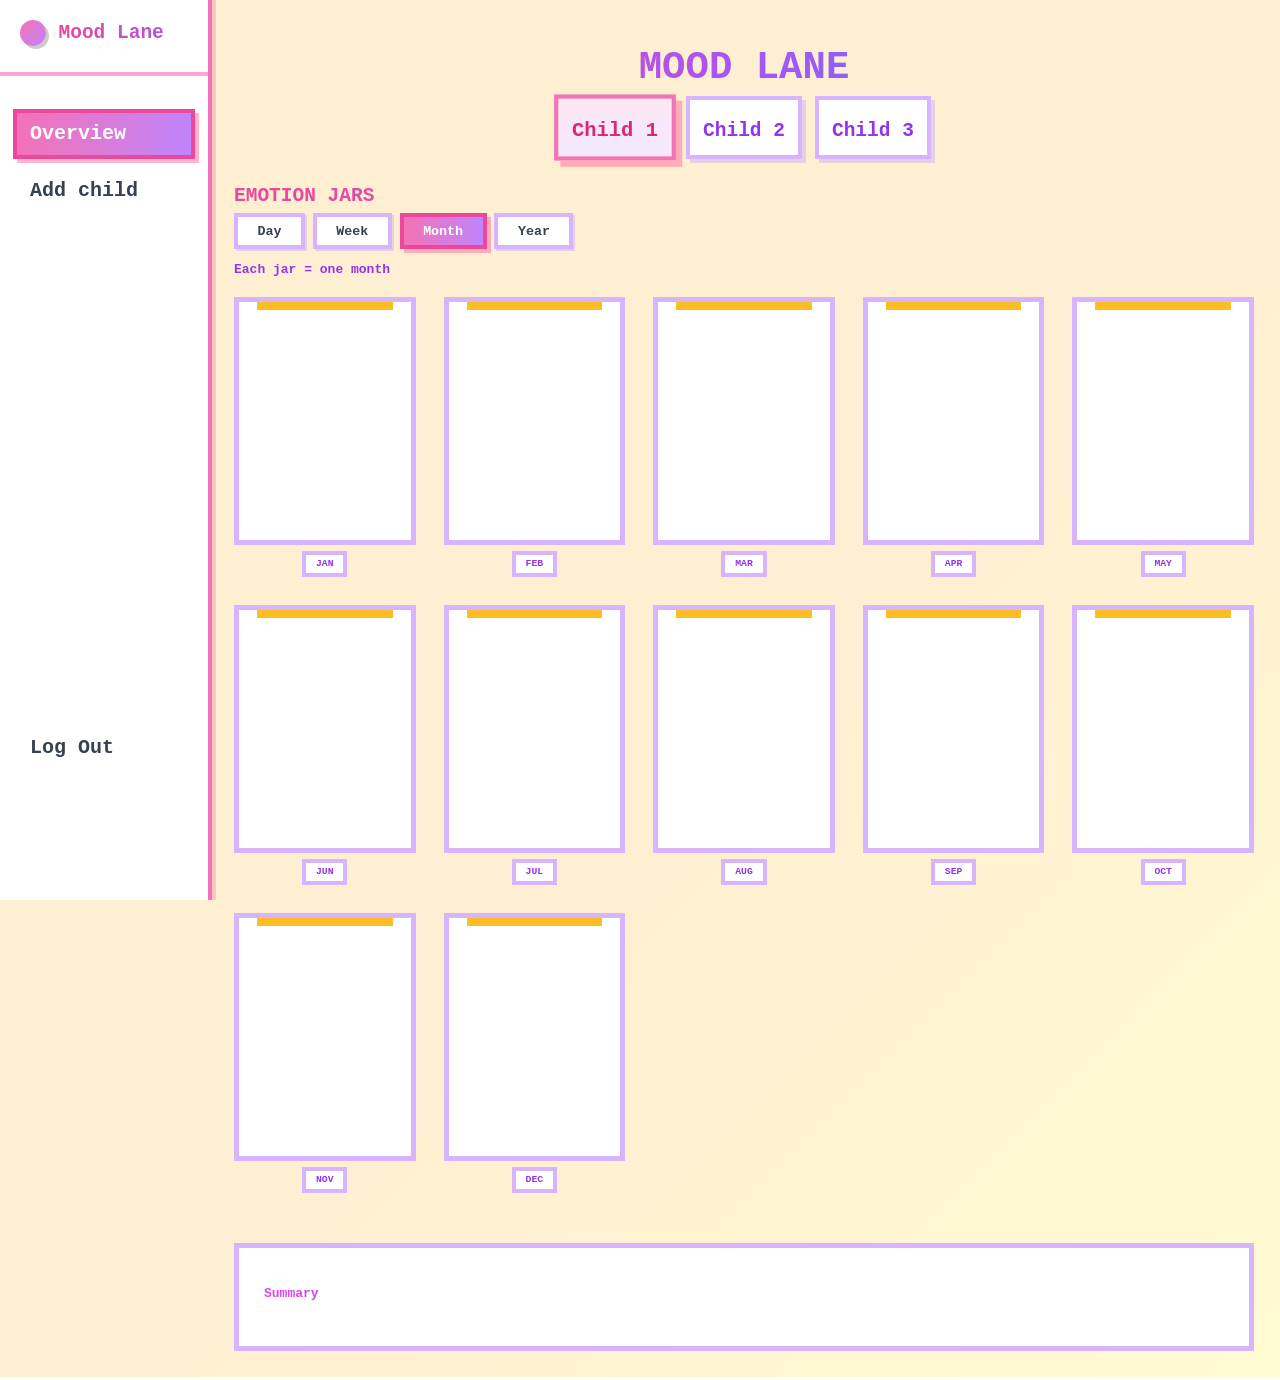
==== index.html @ 0e986e26 "apply UI for most pages" ====
<!DOCTYPE html>
<html lang="en">
  <head>
    <meta charset="UTF-8" />
    <title>Welcome</title>
    <link rel="stylesheet" href="css/index.css">
    <link rel="stylesheet" href="css/style.css">
  </head>
  <body>
    <div class="sidebar-container">
      <aside class="sidebar">
        <div class="sidebar-header">
          <div class="sidebar-header-content">
            <div class="sidebar-logo" aria-hidden="true"></div>
            <div class="sidebar-title">Mood Lane</div>
          </div>
        </div>

        <nav class="sidebar-nav" aria-label="Primary">
          <ul class="sidebar-nav-list">
            <li><a class="sidebar-nav-button active" href="index.html">Overview</a></li>
            <li><a class="sidebar-nav-button" href="add-child.html">Add child</a></li>
            <li><a class="sidebar-nav-button logout" href="login.html">Log Out</a></li>
          </ul>
        </nav>
      </aside>
    </div>

    <main class="dashboard-content">
      <h1>Mood Lane</h1>
      <div class="child-selector-container">
        <button type="button" class="child-button selected">
          <span class="child-name">Child 1</span>
        </button>
        <button type="button" class="child-button">
          <span class="child-name">Child 2</span>
        </button>
        <button type="button" class="child-button">
          <span class="child-name">Child 3</span>
        </button>
      </div>

      <section class="jar-section">
        <h2 class="jar-title">Emotion Jars</h2>

        <div class="view-modes">
          <button class="view-mode-button">Day</button>
          <button class="view-mode-button">Week</button>
          <button class="view-mode-button active">Month</button>
          <button class="view-mode-button">Year</button>
        </div>

        <p class="jar-subtitle">Each jar = one month</p>

        <div class="jar-grid">
          <div class="jar-card featured">
            <div class="jar"></div>
            <div class="jar-label selected">JAN</div>
          </div>

          <div class="jar-card">
            <div class="jar"></div>
            <div class="jar-label">FEB</div>
          </div>

          <div class="jar-card">
            <div class="jar"></div>
            <div class="jar-label">MAR</div>
          </div>

          <div class="jar-card">
            <div class="jar"></div>
            <div class="jar-label">APR</div>
          </div>

          <div class="jar-card">
            <div class="jar"></div>
            <div class="jar-label">MAY</div>
          </div>

          <div class="jar-card">
            <div class="jar"></div>
            <div class="jar-label">JUN</div>
          </div>

          <div class="jar-card">
            <div class="jar"></div>
            <div class="jar-label">JUL</div>
          </div>

          <div class="jar-card">
            <div class="jar"></div>
            <div class="jar-label">AUG</div>
          </div>

          <div class="jar-card">
            <div class="jar"></div>
            <div class="jar-label">SEP</div>
          </div>

          <div class="jar-card">
            <div class="jar"></div>
            <div class="jar-label">OCT</div>
          </div>

          <div class="jar-card">
            <div class="jar"></div>
            <div class="jar-label">NOV</div>
          </div>

          <div class="jar-card">
            <div class="jar"></div>
            <div class="jar-label">DEC</div>
          </div>
        </div>
      </section>

      <div class="summary">
        <h3>Summary</h3>
      </div>
    </main>

    <script src="js/overview.js"></script>
    <script src="js/insight.js"></script>

  </body>
</html>
---- css/index.css ----
/* Desktop Sidebar */
.sidebar {
  display: none;
  position: fixed;
  left: 0;
  top: 0;
  height: 100vh;
  width: 16rem; /* 256px */
  background-color: #ffffff;
  border-right: 4px solid #f472b6; /* pink-400 */
  box-shadow: 4px 0px 0px 0px rgba(255, 107, 157, 0.3);
  flex-direction: column;
  z-index: 50;
}

/* Container wrapper and visibility fixes */
.sidebar-container {
  position: fixed;
  top: 0;
  left: 0;
  width: 16rem; /* 256px */
  height: 100vh;
  padding: 0.5rem;
  box-sizing: border-box;
  z-index: 60;
}

body {
  padding-left: 0;
  box-sizing: border-box;
}

.dashboard-content {
  margin-left: 16rem;
  padding: 1.5rem 2rem 2rem;
  box-sizing: border-box;
  min-height: 100vh;
  width: calc(100% - 16rem);
  position: relative;
  z-index: 1;
}

.dashboard-content > * {
  max-width: 100%;
}

.dashboard-content h1,
.dashboard-content .child-selector-container,
.dashboard-content .jar-section,
.dashboard-content .summary {
  position: relative;
  z-index: 1;
}

@media (max-width: 767px) {
  .dashboard-content {
    margin-left: 0;
    width: 100%;
    padding: 1rem;
  }
}

/* Ensure sidebar is visible (overrides responsive hide) */
.sidebar {
  display: flex !important;
}

@media (min-width: 768px) {
  .sidebar {
    display: flex;
  }
}

/* Sidebar Header */
.sidebar-header {
  padding: 1.5rem;
  border-bottom: 4px solid #f9a8d4; /* pink-300 */
}

.sidebar-header-content {
  display: flex;
  align-items: center;
  gap: 0.5rem;
  margin-bottom: 0.5rem;
}

.sidebar-logo {
  width: 2rem;
  height: 2rem;
  background: linear-gradient(to bottom right, #f472b6, #c084fc); /* pink-400 to purple-400 */
  box-shadow: 3px 3px 0px 0px rgba(0, 0, 0, 0.2);
  image-rendering: pixelated;
  border-radius: 50%;
  overflow: hidden;
  flex: 0 0 2rem;
  margin-right: 0.5rem;
}

.sidebar-title {
  font-size: 1.5rem;
  font-weight: 900;
  background: linear-gradient(to right, #ec4899, #a855f7); /* pink-500 to purple-500 */
  -webkit-background-clip: text;
  background-clip: text;
  color: transparent;
  font-family: monospace;
  flex: 1 1 auto;
}

/* Sidebar Navigation */
.sidebar-nav {
  flex: 1;
  padding: 1rem;
  overflow-y: auto;
}

.sidebar-nav-list {
    font-size: 20px;
  display: flex;
  flex-direction: column;
  gap: 0.5rem;
  text-decoration: none;
  list-style: none;
  padding: 0;
  width: calc(100% - 2rem - 8px); /* Account for padding and border */
}

.sidebar-nav-button {
  width: 100%;
  display: flex;
  align-items: center;
  gap: 0.75rem;
  padding: 0.75rem 1rem;
  font-weight: 900;
  border: 4px solid transparent;
  color: #374151; /* gray-700 */
  transition: all 0.2s;
  font-family: monospace;
}

.sidebar-nav-button:hover {
  background-color: #fdf2f8; /* pink-50 */
  border-color: #f9a8d4; /* pink-300 */
}

/* Remove underline from nav links */
.sidebar-nav-list a,
.sidebar-nav-button {
  text-decoration: none;
}

.sidebar-nav-list a:hover,
.sidebar-nav-button:hover,
.sidebar-nav-list a:focus {
  text-decoration: none;
}

.sidebar-nav-button.active {
  background: linear-gradient(to right, #f472b6, #c084fc); /* pink-400 to purple-400 */
  color: #ffffff;
  border: 4px solid #ec4899; /* pink-500 */
  box-shadow: 4px 4px 0px 0px rgba(255, 107, 157, 0.5);
}

/* Logout button styling */
.sidebar-nav-button.logout {
  margin-top: 500px;
}
.sidebar-nav-button.logout:hover {
  background-color: #fee2e2; /* red-100 */
  border-color: #fca5a5; /* red-300 */
  color: #7f1d1d; /* red-900 */
}

.sidebar-nav-button.logout:active {
  background: linear-gradient(to right, #dc2626, #991b1b); /* red-600 to red-800 */
  color: #ffffff;
  border-color: #7f1d1d; /* red-900 */
  box-shadow: 4px 4px 0px 0px rgba(220, 38, 38, 0.5);
}

/* View Mode Buttons (Day, Week, Month, Year) */
.view-mode-button {
  padding: 0.5rem 1.5rem;
  font-weight: 900;
  border: 4px solid #d8b4fe; /* purple-300 */
  background-color: #ffffff;
  color: #374151; /* gray-700 */
  box-shadow: 2px 2px 0px 0px rgba(167, 139, 250, 0.3);
  transition: all 0.2s;
  font-family: monospace;
  cursor: pointer;
}

.view-mode-button:hover {
  border-color: #f472b6; /* pink-400 */
}

.view-mode-button.active {
  background: linear-gradient(to right, #f472b6, #c084fc); /* pink-400 to purple-400 */
  color: #ffffff;
  border-color: #ec4899; /* pink-500 */
  box-shadow: 4px 4px 0px 0px rgba(255, 107, 157, 0.5);
}

/* Child Selector Container */
.child-selector-container {
  margin-bottom: 2rem;
  display: flex;
  flex-wrap: wrap;
  align-items: center;
  justify-content: center;
  gap: 1rem;
}

/* Child Button (Default/Unselected) */
.child-button {
  display: flex;
  flex-direction: column;
  align-items: center;
  padding: 1rem;
  border: 4px solid #d8b4fe; /* purple-300 */
  background-color: #ffffff;
  box-shadow: 4px 4px 0px 0px rgba(167, 139, 250, 0.3);
  transition: all 0.2s;
  cursor: pointer;
}

.child-button:hover {
  transform: scale(1.05);
}

/* Child Button Selected */
.child-button.selected {
  border-color: #f472b6; /* pink-400 */
  background: linear-gradient(to bottom, #fce7f3, #f3e8ff); /* pink-100 to purple-100 */
  box-shadow: 6px 6px 0px 0px rgba(255, 107, 157, 0.5);
  transform: scale(1.05);
}

/* Child Name Label */
.child-button .child-name {
  margin-top: 0.5rem;
  font-size: 1.5rem;
  font-weight: 900;
  font-family: monospace;
  color: #9333ea; /* purple-600 */
}

.child-button.selected .child-name {
  color: #db2777; /* pink-600 */
}

/* Child Age Label */
.child-button .child-age {
  font-size: 0.75rem;
  color: #374151; /* gray-700 */
  font-weight: 900;
  font-family: monospace;
}

/* =========================
   JARS
========================= */

.jar-grid{
  display:grid;
  grid-template-columns:repeat(auto-fit,minmax(160px,1fr));
  gap:28px;
}

.jar-card{
  text-align:center;
}

.jar{
  height:210px;
  background:white;
  border:5px solid #d8b4fe;
  padding:14px;
  display:flex;
  flex-wrap:wrap;
  align-content:flex-start;
  gap:8px;
  justify-content:center;
  position:relative;
}

.jar::before{
  content:"";
  position:absolute;
  top:0;
  left:18px;
  right:18px;
  height:8px;
  background:#fbbf24;
}

.jar-card.active .jar{
  border-color:#ff6b9d;
  box-shadow:7px 7px 0 rgba(255,107,157,.18);
}

.dot{
  width:22px;
  height:22px;
  border-radius:50%;
}

.red{ background:#ff3b30; }
.yellow{ background:#facc15; }
.green{ background:#22c55e; }
.blue{ background:#60a5fa; }
.purple{ background:#a855f7; }

.jar-card h4{
  margin-top:14px;
  display:inline-block;
  padding:10px 18px;
  border:4px solid #d8b4fe;
  background:white;
  font-family:'Press Start 2P';
  font-size:.75rem;
  color:#a855f7;
}

.jar-card.active h4{
  background:linear-gradient(90deg,#ff6b9d,#d946ef);
  color:white;
  border-color:#ff4f9a;
}

.jar-card p{
  margin-top:10px;
  font-size:2rem;
  color:#a855f7;
}

.jar-label {
  display: block;
  margin: 0.5rem auto 0;
  padding: 0.25rem 0.75rem;
  font-weight: 900;
  font-family: monospace;
  font-size: 0.75rem;
  border: 4px solid #d8b4fe; /* purple-300 */
  background-color: #ffffff;
  color: #9333ea; /* purple-600 */
  width: fit-content;
}

.jar-label.active {
  background: linear-gradient(to right, #f472b6, #c084fc); /* pink-400 to purple-400 */
  color: #ffffff;
  border-color: #ec4899; /* pink-500 */
  box-shadow: 3px 3px 0px 0px rgba(255, 107, 157, 0.5);
}

/* =========================
   SUMMARY
========================= */

.summary{
  margin-top:50px;
  background:white;
  border:5px solid #d8b4fe;
  padding:25px;
}

.summary h3{
  font-family: monospace;
  font-size:1rem;
  margin-bottom:20px;
  color:#d946ef;
}

.summary p{
  font-size:2rem;
  margin-bottom:10px;
}
---- css/style.css ----
@import url('https://fonts.googleapis.com/css2?family=Press+Start+2P&family=VT323&display=swap');
@import url('https://fonts.googleapis.com/css2?family=Share+Tech+Mono&display=swap');
@import url('https://fonts.googleapis.com/css2?family=Courier+Prime:ital,wght@0,400;0,700;1,400;1,700&display=swap');

* {
  font-family: monospace;
  font-style: normal;
}

/* colors */
:root {
  --red-dot: #ff00000c;
  --green-dot: #00FF00;
  --blue-dot: #0000FF;
  --yellow-dot: #FFFF00;
  --cyan-dot: #00FFFF;
  --purple-dot: #a600ff;
  --grey-dot: #808080;
  --orange-dot: #FFA500;
}


/* Floating dots container */
.floating-dots-container {
  top: 0;
  left: 0;
  right: 0;
  bottom: 0;
}

/* Individual floating dot */
.floating-dot {
  position: absolute;
  border-radius: 9999px;
  opacity: 0.2;
  animation: bounce ease-in-out infinite;
  z-index: -100;
}

/* Bounce animation */
@keyframes bounce {
  0%, 100% {
    transform: translateY(-25%);
    animation-timing-function: cubic-bezier(0.8, 0, 1, 1);
  }
  50% {
    transform: translateY(0);
    animation-timing-function: cubic-bezier(0, 0, 0.2, 1);
  }
}


body {
  background: linear-gradient(-45deg, rgba(255, 0, 0, 0.177), rgba(128, 0, 128, 0.177), rgba(0, 0, 255, 0.177), rgba(0, 255, 255, 0.177), rgba(0, 255, 0, 0.177), rgba(255, 255, 0, 0.177), rgba(255, 166, 0, 0.177), rgba(255, 166, 0, 0.177));
  background-size: 400% 400%;
  animation: gradient 30s ease infinite;
  margin: 0;
  padding: 0;
  min-height: 100vh;
}

@keyframes gradient {
  0% {
    background-position: 0% 50%;
  }
  50% {
    background-position: 100% 50%;
  }
  100% {
    background-position: 0% 50%;
  }
}



main {
  margin-left: 300px;
}



h1 {
    text-align: center;
    font-size: 3rem;
    font-weight: 900;
    background: linear-gradient(to right, #ec4899, #a855f7, #3b82f6);
    -webkit-background-clip: text;
    background-clip: text;
    color: transparent;
    margin-bottom: 0.5rem;
    font-family: monospace;
      text-transform: uppercase;

}


form {
    background-color: #ffffff;
    box-shadow: 8px 8px 0px 0px rgba(255, 107, 157, 0.3);
    border: 4px solid #f472b6;
    padding: 2rem;
    position: relative;
    max-width: 500px;
    margin: 2rem auto;
}

/* Corner pixels */
.corner-pixel {
    position: absolute;
    width: 1rem;
    height: 1rem;
    background-color: #f472b6;
    image-rendering: pixelated;
} /* Form header */

.top {
    top: 0.5rem;
}
.left {
    left: 0.5rem;
}
.right {
    right: 0.5rem;
}
.bottom {
    bottom: 0.5rem;
} 

h2 {
    font-size: 1.5rem;
    font-weight: 900;
    background: linear-gradient(to right, #ec4899, #a855f7);
    -webkit-background-clip: text;
    background-clip: text;
    color: transparent;
    margin-bottom: 0.5rem;
    margin-top: 0;
    text-transform: uppercase;
} /* Subtitle */
p {
    color: #9333ea;
    margin-bottom: 1.5rem;
    font-weight: 900;
} /* Input labels */
label {
    display: block;
    font-size: 0.875rem;
    font-weight: 900;
    margin-bottom: 0.5rem;
    color: #db2777;
        text-transform: uppercase;

} /* Input fields */
input::placeholder {
    color: #aeabb0;
    opacity: 1;
}

input[type="text"],
input[type="email"],
input[type="password"] {
    width: calc(100% - 2rem - 8px);
    padding: 0.75rem 1rem;
    border: 4px solid #d8b4fe;
    background-color: #ffffff;
    color: #1f2937;
    box-shadow: 4px 4px 0px 0px rgba(167, 139, 250, 0.3);
    font-weight: 900;
    font-family: monospace;
    outline: none;
    margin-bottom: 20px;
      transition: all 0.2s;

}
input[type="text"]:focus,
input[type="email"]:focus,
input[type="password"]:focus {
    box-shadow: 6px 6px 0px 0px rgba(255, 107, 157, 0.5);
    border-color: #f472b6;
    transform: translate(-2px, -2px);
} /* Checkbox */
input[type="checkbox"] {
    width: 1.5rem;
    height: 1.5rem;
    border: 4px solid #f472b6;
    accent-color: #ec4899;
    image-rendering: pixelated;
}
input[type="checkbox"] + label {
    font-size: 0.875rem;
    font-weight: 900;
    color: #7e22ce;
    font-family: monospace;
} /* Login button */
button[type="submit"] {
    cursor: pointer;
    width: 100%;
    background: linear-gradient(to right, #f472b6, #c084fc);
    color: #ffffff;
    font-weight: 900;
    padding: 1rem;
    border: 4px solid #ec4899;
    box-shadow: 6px 6px 0px 0px rgba(255, 107, 157, 0.3);
    font-size: 1.25rem;
    font-family: monospace;
    transition: all 0.2s;
}
button[type="submit"]:hover {
    box-shadow: 8px 8px 0px 0px rgba(255, 107, 157, 0.5);
    transform: translate(-2px, -2px);
}
button[type="submit"]:active {
    box-shadow: 2px 2px 0px 0px rgba(255, 107, 157, 0.3);
    transform: translate(4px, 4px);
} /* Register link */
a {
    color: #db2777;
    font-weight: 900;
    text-decoration: underline;
    font-family: monospace;
}
a:hover {
    color: #9333ea;
}
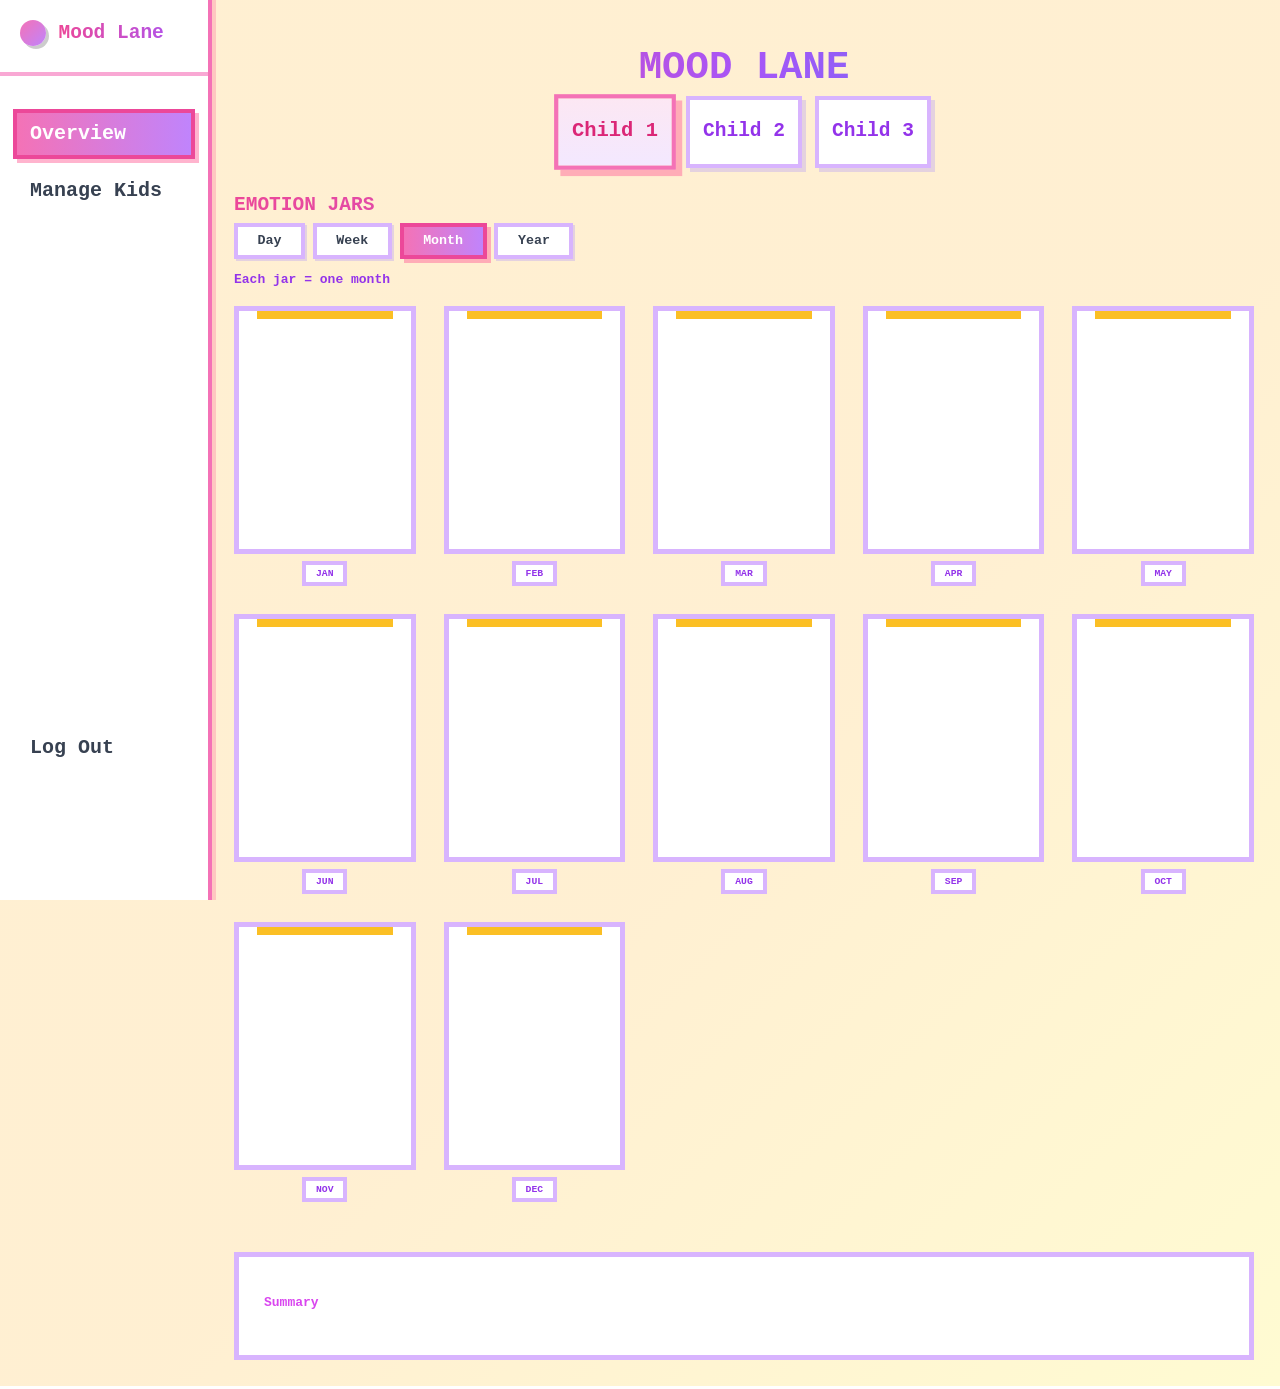
==== commit 5f13a97d: "rename add-child page to manage-kids" ====
--- a/index.html
+++ b/index.html
@@ -19,7 +19,7 @@
         <nav class="sidebar-nav" aria-label="Primary">
           <ul class="sidebar-nav-list">
             <li><a class="sidebar-nav-button active" href="index.html">Overview</a></li>
-            <li><a class="sidebar-nav-button" href="add-child.html">Add child</a></li>
+            <li><a class="sidebar-nav-button" href="manage-kids.html">Manage Kids</a></li>
             <li><a class="sidebar-nav-button logout" href="login.html">Log Out</a></li>
           </ul>
         </nav>
--- a/css/style.css
+++ b/css/style.css
@@ -222,3 +222,48 @@
 a:hover {
     color: #9333ea;
 }
+
+
+#kids-list {
+  display: flex;
+  flex-direction: row;
+  gap: 1rem;
+  max-width: 100%;
+  flex-wrap: wrap;
+  justify-content: center;
+}
+
+.child-entry {
+  padding: 1rem;
+  border: 4px solid #d8b4fe; /* purple-300 */
+  background-color: #ffffff;
+  color: #9333ea; /* purple-600 */
+  font-weight: 900;
+  font-family: monospace;
+  box-shadow: 4px 4px 0px 0px rgba(167, 139, 250, 0.3);
+  width: 130px;
+}
+
+.child-entry p {
+  margin: 0;
+}
+
+.child-name {
+  font-size: 1.5rem;
+  margin: 0;
+  margin-bottom: 0.5em !important;
+  text-align: center;
+}
+
+.delete-button {
+  margin-top: 0.5rem;
+  background-color: #ef4444;
+  color: #ffffff;
+  border: none;
+  padding: 0.5rem;
+  width: 100%;
+  font-weight: 900;
+  font-family: monospace;
+  cursor: pointer;
+  transition: all 0.2s;
+}
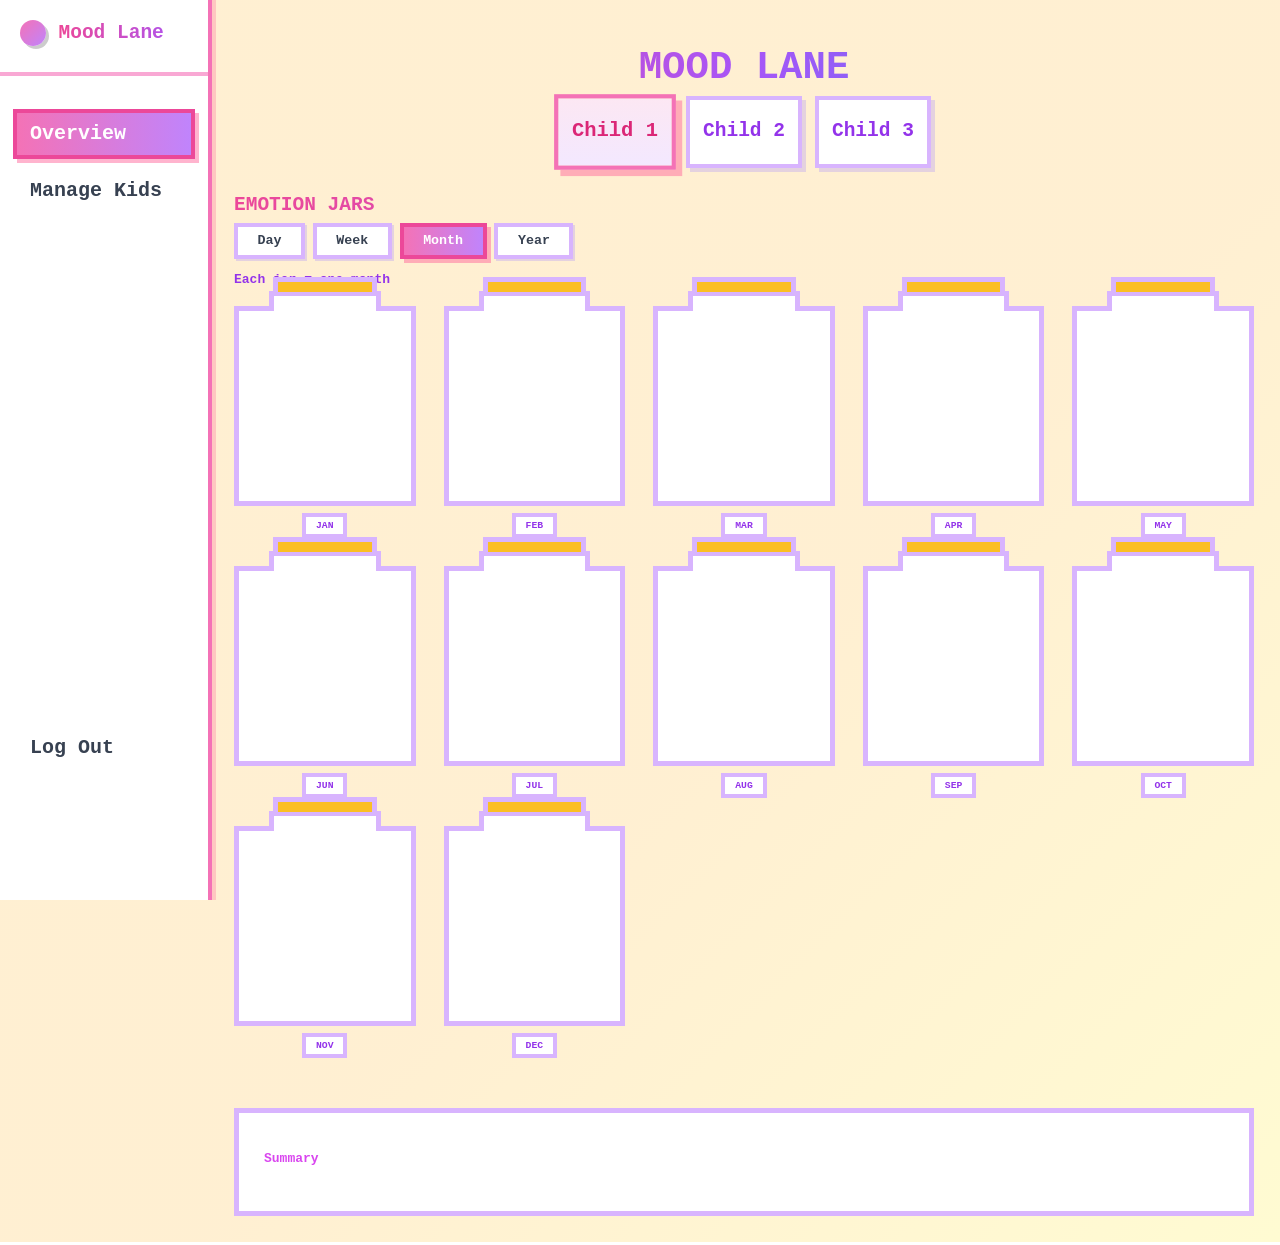
==== commit 4e1ebb93: "add script for generating mock emotion entries" ====
--- a/index.html
+++ b/index.html
@@ -121,6 +121,7 @@
     </main>
 
     <script src="js/overview.js"></script>
+    <script src="js/load-emotions.js"></script>
     <script src="js/insight.js"></script>
 
   </body>
--- a/css/index.css
+++ b/css/index.css
@@ -274,31 +274,54 @@
 }
 
 .jar{
-  height:210px;
+  height:200px;
   background:white;
   border:5px solid #d8b4fe;
-  padding:14px;
+  box-sizing:border-box;
+  padding:36px 14px 14px;
   display:flex;
   flex-wrap:wrap;
   align-content:flex-start;
   gap:8px;
   justify-content:center;
   position:relative;
+  overflow:visible;
 }
 
 .jar::before{
   content:"";
   position:absolute;
-  top:0;
-  left:18px;
-  right:18px;
-  height:8px;
+  top:-20px;
+  left: 30px;
+  right: 30px;
+  height:20px;
+  background:#ffffff;
+  border:5px solid #d8b4fe;
+  border-bottom:none;
+  box-sizing:border-box;
+}
+
+.jar::after{
+  content:"";
+  position:absolute;
+  top:-34px;
+  left:34px;
+  right:34px;
+  height:15px;
   background:#fbbf24;
+  border:5px solid #d8b4fe;
+  border-bottom:none;
+  box-sizing:border-box;
 }
 
 .jar-card.active .jar{
   border-color:#ff6b9d;
   box-shadow:7px 7px 0 rgba(255,107,157,.18);
+}
+
+.jar-card.active .jar::before,
+.jar-card.active .jar::after{
+  border-color:#ff6b9d;
 }
 
 .dot{
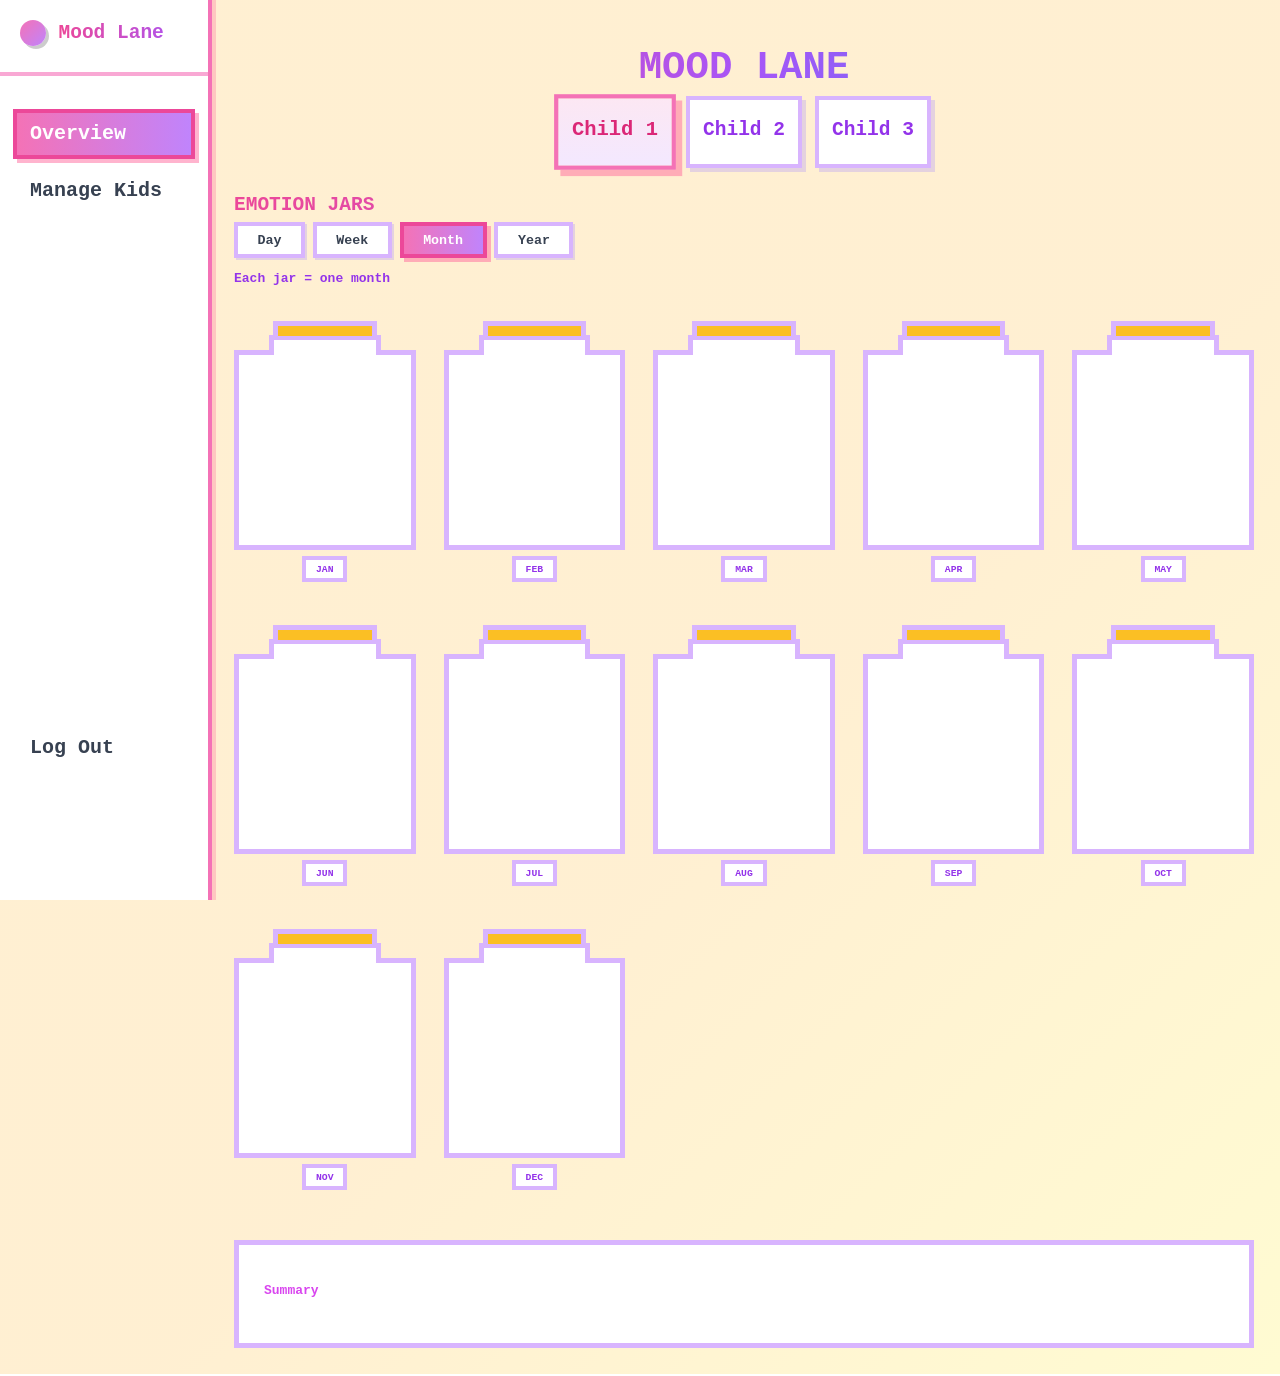
==== commit b414dc88: "add marbles to jars for month view" ====
--- a/index.html
+++ b/index.html
@@ -54,62 +54,63 @@
 
         <div class="jar-grid">
           <div class="jar-card featured">
-            <div class="jar"></div>
+            <div class="jar jar-0">
+            </div>
             <div class="jar-label selected">JAN</div>
           </div>
 
           <div class="jar-card">
-            <div class="jar"></div>
+            <div class="jar jar-1"></div>
             <div class="jar-label">FEB</div>
           </div>
 
           <div class="jar-card">
-            <div class="jar"></div>
+            <div class="jar jar-2"></div>
             <div class="jar-label">MAR</div>
           </div>
 
           <div class="jar-card">
-            <div class="jar"></div>
+            <div class="jar jar-3"></div>
             <div class="jar-label">APR</div>
           </div>
 
           <div class="jar-card">
-            <div class="jar"></div>
+            <div class="jar jar-4"></div>
             <div class="jar-label">MAY</div>
           </div>
 
           <div class="jar-card">
-            <div class="jar"></div>
+            <div class="jar jar-5"></div>
             <div class="jar-label">JUN</div>
           </div>
 
           <div class="jar-card">
-            <div class="jar"></div>
+            <div class="jar jar-6"></div>
             <div class="jar-label">JUL</div>
           </div>
 
           <div class="jar-card">
-            <div class="jar"></div>
+            <div class="jar jar-7"></div>
             <div class="jar-label">AUG</div>
           </div>
 
           <div class="jar-card">
-            <div class="jar"></div>
+            <div class="jar jar-8"></div>
             <div class="jar-label">SEP</div>
           </div>
 
           <div class="jar-card">
-            <div class="jar"></div>
+            <div class="jar jar-9"></div>
             <div class="jar-label">OCT</div>
           </div>
 
           <div class="jar-card">
-            <div class="jar"></div>
+            <div class="jar jar-10"></div>
             <div class="jar-label">NOV</div>
           </div>
 
           <div class="jar-card">
-            <div class="jar"></div>
+            <div class="jar jar-11"></div>
             <div class="jar-label">DEC</div>
           </div>
         </div>
--- a/css/index.css
+++ b/css/index.css
@@ -267,10 +267,13 @@
   display:grid;
   grid-template-columns:repeat(auto-fit,minmax(160px,1fr));
   gap:28px;
+  align-items:start;
 }
 
 .jar-card{
   text-align:center;
+  padding-top:44px; /* reserve space for lid/neck */
+  position:relative;
 }
 
 .jar{
@@ -278,14 +281,15 @@
   background:white;
   border:5px solid #d8b4fe;
   box-sizing:border-box;
-  padding:36px 14px 14px;
+  padding:5px;
   display:flex;
   flex-wrap:wrap;
-  align-content:flex-start;
-  gap:8px;
+  align-content:flex-end  ;
+  gap:1px;
   justify-content:center;
   position:relative;
   overflow:visible;
+  z-index:2;
 }
 
 .jar::before{
@@ -324,6 +328,26 @@
   border-color:#ff6b9d;
 }
 
+.jar::before,
+.jar::after{
+  z-index:1;
+}
+
+.jar-label{
+  display: block;
+  margin: 0.5rem auto 0;
+  padding: 0.25rem 0.75rem;
+  font-weight: 900;
+  font-family: monospace;
+  font-size: 0.75rem;
+  border: 4px solid #d8b4fe; /* purple-300 */
+  background-color: #ffffff;
+  color: #9333ea; /* purple-600 */
+  width: fit-content;
+  position:relative;
+  z-index:3; /* keep labels above lids */
+}
+
 .dot{
   width:22px;
   height:22px;
@@ -401,3 +425,15 @@
   font-size:2rem;
   margin-bottom:10px;
 }
+
+.marble-container{
+  display:flex;
+  gap:10px;
+  flex-wrap:wrap;
+}
+
+.marble {
+  width: 20px;
+  height: 20px;
+  border-radius: 50%;
+}
--- a/css/style.css
+++ b/css/style.css
@@ -71,13 +71,9 @@
   }
 }
 
-
-
 main {
   margin-left: 300px;
 }
-
-
 
 h1 {
     text-align: center;
@@ -242,6 +238,9 @@
   font-family: monospace;
   box-shadow: 4px 4px 0px 0px rgba(167, 139, 250, 0.3);
   width: 130px;
+  box-sizing: border-box;
+  overflow-wrap: anywhere;
+  word-break: break-word;
 }
 
 .child-entry p {
@@ -253,6 +252,9 @@
   margin: 0;
   margin-bottom: 0.5em !important;
   text-align: center;
+  line-height: 1.1;
+  overflow-wrap: anywhere;
+  word-break: break-word;
 }
 
 .delete-button {
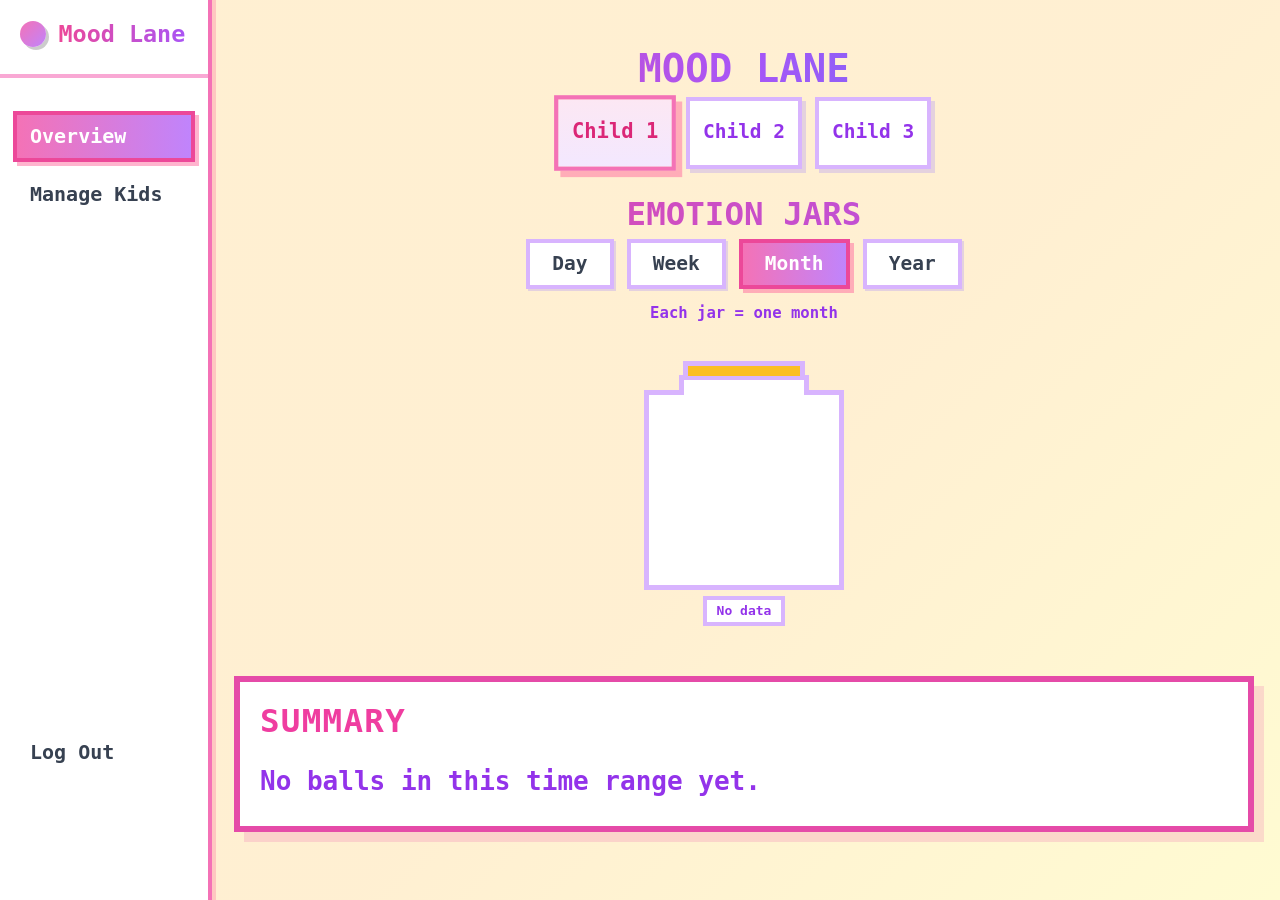
==== commit 30639db4: "display data on frontend correctly" ====
--- a/index.html
+++ b/index.html
@@ -2,6 +2,7 @@
 <html lang="en">
   <head>
     <meta charset="UTF-8" />
+    <meta name="viewport" content="width=device-width, initial-scale=1.0" />
     <title>Welcome</title>
     <link rel="stylesheet" href="css/index.css">
     <link rel="stylesheet" href="css/style.css">
@@ -121,8 +122,8 @@
       </div>
     </main>
 
+    <script src="js/mobile-sidebar.js"></script>
     <script src="js/overview.js"></script>
-    <script src="js/load-emotions.js"></script>
     <script src="js/insight.js"></script>
 
   </body>
--- a/css/index.css
+++ b/css/index.css
@@ -17,17 +17,35 @@
 .sidebar-container {
   position: fixed;
   top: 0;
-  left: 0;
-  width: 16rem; /* 256px */
-  height: 100vh;
-  padding: 0.5rem;
-  box-sizing: border-box;
-  z-index: 60;
-}
-
+  overflow: visible;
+}
+
+.sidebar-backdrop {
+  display: none;
+}
+
+.sidebar-toggle {
+  display: none;
+}
+
+body.sidebar-open {
+  overflow: hidden;
+}
 body {
-  padding-left: 0;
-  box-sizing: border-box;
+  padding-left: 0; }
+
+.jar-scroll{
+  width:100%;
+  height:100%;
+  box-sizing:border-box;
+  padding:5px;
+  display:flex;
+  flex-wrap:wrap-reverse;
+  align-content:flex-start;
+  gap:1px;
+  justify-content:center;
+  overflow-x:hidden;
+  overflow-y:auto;
 }
 
 .dashboard-content {
@@ -53,10 +71,71 @@
 }
 
 @media (max-width: 767px) {
+  main {
+    margin-left: 0;
+    padding: 4.5rem 1rem 1rem;
+    box-sizing: border-box;
+  }
+
   .dashboard-content {
     margin-left: 0;
     width: 100%;
-    padding: 1rem;
+    padding: 4.5rem 1rem 1rem;
+  }
+
+  .sidebar-toggle {
+    position: fixed;
+    top: 1rem;
+    left: 1rem;
+    z-index: 120;
+    display: inline-flex;
+    align-items: center;
+    gap: 0.5rem;
+    padding: 0.7rem 1rem;
+    border: 4px solid #ec4899;
+    background: #ffffff;
+    color: #374151;
+    font-family: monospace;
+    font-weight: 900;
+    box-shadow: 4px 4px 0 rgba(255, 107, 157, 0.3);
+    cursor: pointer;
+  }
+
+  .sidebar-container {
+    inset: 0;
+    width: 100vw;
+    height: 100vh;
+    z-index: 100;
+    pointer-events: none;
+  }
+
+  .sidebar {
+    display: flex !important;
+    width: min(16rem, 82vw);
+    transform: translateX(-100%);
+    transition: transform 0.25s ease;
+    pointer-events: auto;
+  }
+
+  body.sidebar-open .sidebar {
+    transform: translateX(0);
+  }
+
+  .sidebar-backdrop {
+    display: block;
+    position: fixed;
+    inset: 0;
+    z-index: 90;
+    background: rgba(17, 24, 39, 0.45);
+    opacity: 0;
+    visibility: hidden;
+    transition: opacity 0.25s ease, visibility 0.25s ease;
+    pointer-events: auto;
+  }
+
+  body.sidebar-open .sidebar-backdrop {
+    opacity: 1;
+    visibility: visible;
   }
 }
 
@@ -97,7 +176,7 @@
 }
 
 .sidebar-title {
-  font-size: 1.5rem;
+  font-size: 1.8rem;
   font-weight: 900;
   background: linear-gradient(to right, #ec4899, #a855f7); /* pink-500 to purple-500 */
   -webkit-background-clip: text;
@@ -178,11 +257,16 @@
   border-color: #7f1d1d; /* red-900 */
   box-shadow: 4px 4px 0px 0px rgba(220, 38, 38, 0.5);
 }
-
+.view-modes {
+  display: flex !important;
+  gap: 1rem;
+  justify-content: center;
+}
 /* View Mode Buttons (Day, Week, Month, Year) */
 .view-mode-button {
-  padding: 0.5rem 1.5rem;
+  padding: 0.7rem 1.7rem;
   font-weight: 900;
+  font-size: 1.5rem;
   border: 4px solid #d8b4fe; /* purple-300 */
   background-color: #ffffff;
   color: #374151; /* gray-700 */
@@ -268,28 +352,36 @@
   grid-template-columns:repeat(auto-fit,minmax(160px,1fr));
   gap:28px;
   align-items:start;
+  justify-items:center;
 }
 
 .jar-card{
   text-align:center;
-  padding-top:44px; /* reserve space for lid/neck */
+  padding-top:48px; /* reserve space for lid/neck */
   position:relative;
+}
+
+.jar-title{
+  font-size:2.5rem;
+  text-align:center;
 }
 
 .jar{
   height:200px;
   background:white;
   border:5px solid #d8b4fe;
+  width:200px;
   box-sizing:border-box;
   padding:5px;
   display:flex;
   flex-wrap:wrap;
-  align-content:flex-end  ;
+  align-content:flex-end;
   gap:1px;
   justify-content:center;
   position:relative;
-  overflow:visible;
+  overflow: visible;
   z-index:2;
+  cursor: pointer;
 }
 
 .jar::before{
@@ -305,7 +397,7 @@
   box-sizing:border-box;
 }
 
-.jar::after{
+.jar:after{
   content:"";
   position:absolute;
   top:-34px;
@@ -333,21 +425,6 @@
   z-index:1;
 }
 
-.jar-label{
-  display: block;
-  margin: 0.5rem auto 0;
-  padding: 0.25rem 0.75rem;
-  font-weight: 900;
-  font-family: monospace;
-  font-size: 0.75rem;
-  border: 4px solid #d8b4fe; /* purple-300 */
-  background-color: #ffffff;
-  color: #9333ea; /* purple-600 */
-  width: fit-content;
-  position:relative;
-  z-index:3; /* keep labels above lids */
-}
-
 .dot{
   width:22px;
   height:22px;
@@ -359,6 +436,11 @@
 .green{ background:#22c55e; }
 .blue{ background:#60a5fa; }
 .purple{ background:#a855f7; }
+
+.jar-subtitle {
+  font-size: 1.2rem;
+  text-align: center;
+}
 
 .jar-card h4{
   margin-top:14px;
@@ -389,7 +471,7 @@
   padding: 0.25rem 0.75rem;
   font-weight: 900;
   font-family: monospace;
-  font-size: 0.75rem;
+  font-size: 1rem;
   border: 4px solid #d8b4fe; /* purple-300 */
   background-color: #ffffff;
   color: #9333ea; /* purple-600 */
@@ -403,37 +485,227 @@
   box-shadow: 3px 3px 0px 0px rgba(255, 107, 157, 0.5);
 }
 
-/* =========================
-   SUMMARY
-========================= */
-
-.summary{
-  margin-top:50px;
-  background:white;
-  border:5px solid #d8b4fe;
-  padding:25px;
-}
-
-.summary h3{
-  font-family: monospace;
-  font-size:1rem;
-  margin-bottom:20px;
-  color:#d946ef;
-}
-
-.summary p{
-  font-size:2rem;
-  margin-bottom:10px;
-}
-
-.marble-container{
-  display:flex;
-  gap:10px;
-  flex-wrap:wrap;
-}
-
 .marble {
   width: 20px;
   height: 20px;
   border-radius: 50%;
-}+  flex: 0 0 auto;
+  box-shadow: 2px 2px 0 rgba(0, 0, 0, 0.12);
+}
+
+/* =========================
+   SUMMARY
+========================= */
+
+.summary{
+  margin-top:50px;
+  position: relative;
+  overflow: hidden;
+  background:white;
+  border:6px solid #e54ba8;
+  box-shadow: 10px 10px 0 rgba(229, 75, 168, 0.18);
+  padding:20px;
+  box-sizing: border-box;
+  --summary-panel-bg: white;
+  --summary-border: #e54ba8;
+  --summary-card-bg: white;
+  --summary-card-border: #b996ff;
+  --summary-title: #ef3da0;
+  --summary-label: #8f39d4;
+  --summary-count: #ff4a95;
+}
+
+.summary h3{
+  font-family: monospace;
+  font-size:clamp(2.5rem, 2.5vw, 2.2rem);
+  margin:0 0 1rem;
+  color:var(--summary-title);
+  text-transform:uppercase;
+  letter-spacing:0.04em;
+}
+
+.summary > * {
+  position: relative;
+  z-index: 1;
+}
+
+.summary-grid {
+  display: grid;
+  grid-template-columns: repeat(8, minmax(0, 1fr));
+  gap: 0.75rem;
+  align-items: stretch;
+}
+
+.summary-card {
+  min-height: 210px;
+  padding: 0.9rem 0.6rem;
+  box-sizing: border-box;
+  display: flex;
+  flex-direction: column;
+  align-items: center;
+  justify-content: center;
+  gap: 0.55rem;
+  text-align: center;
+  background: linear-gradient(180deg, #efe5ff 0%, var(--summary-card-bg) 100%);
+  border: 5px solid var(--summary-card-border);
+  box-shadow: 10px 10px 0 rgba(145, 93, 223, 0.28);
+}
+
+.summary-ball {
+  width: 80px;
+  height: 80px;
+  border-radius: 50%;
+  box-shadow: 8px 8px 0 rgba(145, 93, 223, 0.34);
+}
+
+.summary-emotion-label {
+  color: var(--summary-label);
+  font-family: monospace;
+  font-size: 1rem;
+  font-weight: 900;
+  text-transform: uppercase;
+  letter-spacing: 0.08em;
+}
+
+.summary-emotion-count {
+  color: var(--summary-count);
+  font-family: monospace;
+  font-size: clamp(2rem, 3vw, 2.6rem);
+  font-weight: 900;
+  line-height: 1;
+}
+
+.summary p{
+  font-size:2rem;
+  margin-bottom:10px;
+}
+@media (max-width: 1100px) {
+  .summary-grid {
+    grid-template-columns: repeat(4, minmax(0, 1fr));
+  }
+
+  .summary {
+    padding: 1.25rem;
+  }
+
+  .summary-card {
+    min-height: 190px;
+  }
+}
+
+@media (max-width: 480px) {
+
+  main {
+    margin-right: 0 !important;
+  }
+
+  .dashboard-content {
+    margin-left: 0;
+    width: 100%;
+    padding: 4.25rem 0.9rem 1rem;
+  }
+
+  .sidebar-toggle {
+    top: 0.85rem;
+    left: 0.85rem;
+    padding: 0.6rem 0.85rem;
+    font-size: 0.95rem;
+  }
+
+  .child-selector-container {
+    gap: 0.5rem;
+    margin-bottom: 1.2rem;
+  }
+
+  .child-button {
+    padding: 0.6rem 0.7rem;
+    border-width: 3px;
+    box-shadow: 3px 3px 0 rgba(167, 139, 250, 0.28);
+  }
+
+  .child-button .child-name {
+    font-size: 1rem;
+    margin-top: 0.3rem;
+  }
+
+  .view-mode-button {
+    padding: 0.35rem 0.75rem;
+    font-size: 1rem;
+    border-width: 3px;
+    box-shadow: 2px 2px 0 rgba(167, 139, 250, 0.28);
+  }
+
+  .jar-grid {
+    display: flex;
+    flex-wrap: nowrap;
+    align-items: stretch;
+    gap: 1rem;
+    overflow-x: auto;
+    overflow-y: hidden;
+    padding: 0 0 0.8rem;
+    scroll-snap-type: x mandatory;
+    -webkit-overflow-scrolling: touch;
+    scrollbar-width: none;
+  }
+
+  .jar-grid::-webkit-scrollbar {
+    display: none;
+  }
+
+  .jar-card {
+    flex: 0 0 86%;
+    max-width: 86%;
+    scroll-snap-align: center;
+    scroll-snap-stop: always;
+  }
+
+  .jar {
+    width: 100%;
+    max-width: 220px;
+    margin: 0 auto;
+    position: center;
+  }
+
+  .summary {
+    margin-top: 1.5rem;
+    padding: 0.6rem;
+    border-width: 4px;
+    box-shadow: 6px 6px 0 rgba(229, 75, 168, 0.14);
+  }
+
+  .summary h3 {
+    font-size: clamp(1.2rem, 4.8vw, 1.5rem);
+    margin: 0 0 0.6rem;
+  }
+
+  .summary-grid {
+    grid-template-columns: repeat(4, minmax(0, 1fr));
+    gap: 0.35rem;
+  }
+
+  .summary-card {
+    min-height: 102px;
+    padding: 2px;
+    border-width: 2px;
+    box-shadow: 3px 3px 0 rgba(145, 93, 223, 0.2);
+    gap: 0.2rem;
+  }
+
+  .summary-ball {
+    width: 35px;
+    height: 35px;
+    box-shadow: 2px 2px 0 rgba(145, 93, 223, 0.24);
+  }
+
+  .summary-emotion-label {
+    padding: 0.1rem 0.4rem;
+    font-size: 0.65rem;
+    letter-spacing: 0.02em;
+  }
+
+  .summary-emotion-count {
+    font-size: clamp(0.85rem, 3.2vw, 1rem);
+  }
+}
+
+
--- a/css/style.css
+++ b/css/style.css
@@ -73,6 +73,7 @@
 
 main {
   margin-left: 300px;
+  margin-right: calc(300px - 212px);
 }
 
 h1 {
@@ -238,7 +239,9 @@
   font-family: monospace;
   box-shadow: 4px 4px 0px 0px rgba(167, 139, 250, 0.3);
   width: 130px;
+  min-width: 0;
   box-sizing: border-box;
+  overflow: hidden;
   overflow-wrap: anywhere;
   word-break: break-word;
 }
@@ -253,8 +256,10 @@
   margin-bottom: 0.5em !important;
   text-align: center;
   line-height: 1.1;
+  max-width: 100%;
   overflow-wrap: anywhere;
-  word-break: break-word;
+  word-break: normal;
+  white-space: normal;
 }
 
 .delete-button {
@@ -268,4 +273,108 @@
   font-family: monospace;
   cursor: pointer;
   transition: all 0.2s;
+}
+
+@media (max-width: 767px) {
+  .manage-kids-page .sidebar-container {
+    position: fixed;
+    inset: 0;
+    z-index: 100;
+    pointer-events: none;
+  }
+
+  .manage-kids-page .sidebar {
+    display: flex !important;
+    width: min(16rem, 82vw);
+    transform: translateX(-100%);
+    transition: transform 0.25s ease;
+    pointer-events: auto;
+  }
+
+  body.sidebar-open .manage-kids-page .sidebar {
+    transform: translateX(0);
+  }
+
+  .manage-kids-page .sidebar-backdrop {
+    display: block;
+    position: fixed;
+    inset: 0;
+    z-index: 90;
+    background: rgba(17, 24, 39, 0.45);
+    opacity: 0;
+    visibility: hidden;
+    transition: opacity 0.25s ease, visibility 0.25s ease;
+    pointer-events: auto;
+  }
+
+  body.sidebar-open .manage-kids-page .sidebar-backdrop {
+    opacity: 1;
+    visibility: visible;
+  }
+
+  .manage-kids-page .sidebar-toggle {
+    position: fixed;
+    top: 1rem;
+    left: 1rem;
+    z-index: 120;
+    display: inline-flex;
+    align-items: center;
+    gap: 0.5rem;
+    padding: 0.7rem 1rem;
+    border: 4px solid #ec4899;
+    background: #ffffff;
+    color: #374151;
+    font-family: monospace;
+    font-weight: 900;
+    box-shadow: 4px 4px 0 rgba(255, 107, 157, 0.3);
+    cursor: pointer;
+  }
+
+  .manage-kids-page main {
+    margin-left: 0;
+    padding: 4.5rem 1rem 1rem;
+    box-sizing: border-box;
+  }
+
+  .manage-kids-page h1 {
+    font-size: 2rem;
+    margin-top: 0.5rem;
+  }
+
+  .manage-kids-page form {
+    max-width: 100%;
+    margin: 1rem auto;
+    padding: 1rem;
+  }
+
+  .manage-kids-page #kids-list {
+    display: grid;
+    grid-template-columns: 1fr;
+    gap: 0.75rem;
+  }
+
+  .manage-kids-page .child-entry {
+    width: 100%;
+  }
+
+  .manage-kids-page .child-name {
+    font-size: 1.2rem;
+  }
+}
+
+@media (min-width: 768px) and (max-width: 1100px) {
+  .manage-kids-page main {
+    margin-left: 16rem;
+    padding: 1.25rem;
+  }
+
+  .manage-kids-page #kids-list {
+    display: grid;
+    grid-template-columns: repeat(2, minmax(0, 1fr));
+    gap: 1rem;
+  }
+
+  .manage-kids-page .child-entry {
+    width: 100%;
+  }
 }
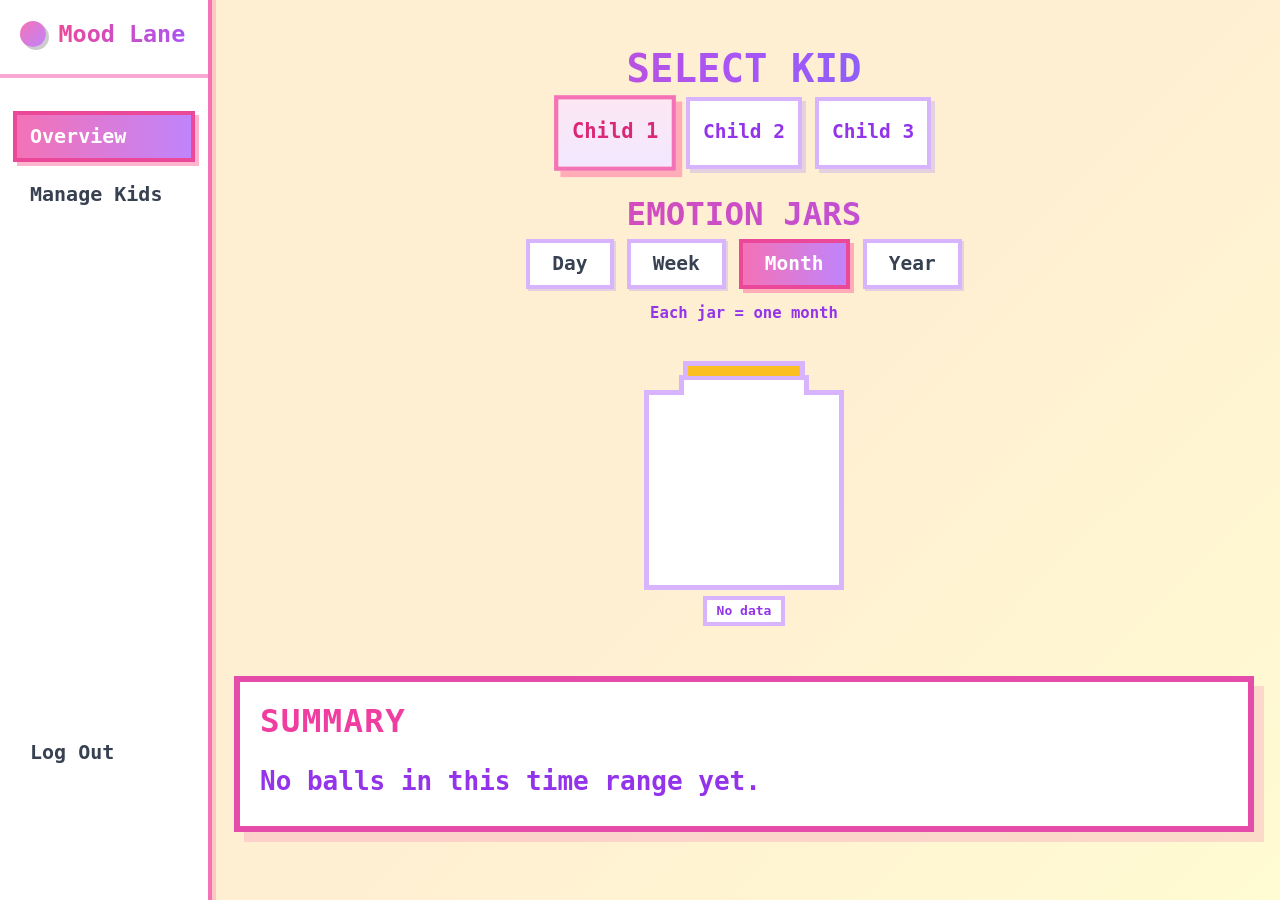
==== commit 9dd72fea: "add comments to document files" ====
--- a/index.html
+++ b/index.html
@@ -1,8 +1,8 @@
 <!DOCTYPE html>
 <html lang="en">
   <head>
-    <meta charset="UTF-8" />
-    <meta name="viewport" content="width=device-width, initial-scale=1.0" />
+    <meta charset="UTF-8">
+    <meta name="viewport" content="width=device-width, initial-scale=1.0">
     <title>Welcome</title>
     <link rel="stylesheet" href="css/index.css">
     <link rel="stylesheet" href="css/style.css">
@@ -28,7 +28,7 @@
     </div>
 
     <main class="dashboard-content">
-      <h1>Mood Lane</h1>
+      <h1>Select kid</h1>
       <div class="child-selector-container">
         <button type="button" class="child-button selected">
           <span class="child-name">Child 1</span>
--- a/css/index.css
+++ b/css/index.css
@@ -382,6 +382,12 @@
   overflow: visible;
   z-index:2;
   cursor: pointer;
+  transition: all 0.2s;
+}
+
+.jar:hover{
+  transform:scale(1.03);
+  box-shadow:7px 7px 0 rgba(167,139,250,.18);
 }
 
 .jar::before{
@@ -612,6 +618,11 @@
     font-size: 0.95rem;
   }
 
+  .sidebar-toggle:hover {
+    background-color: #fdf2f8; /* pink-50 */
+    border-color: #f472b6; /* pink-300 */
+  }
+
   .child-selector-container {
     gap: 0.5rem;
     margin-bottom: 1.2rem;
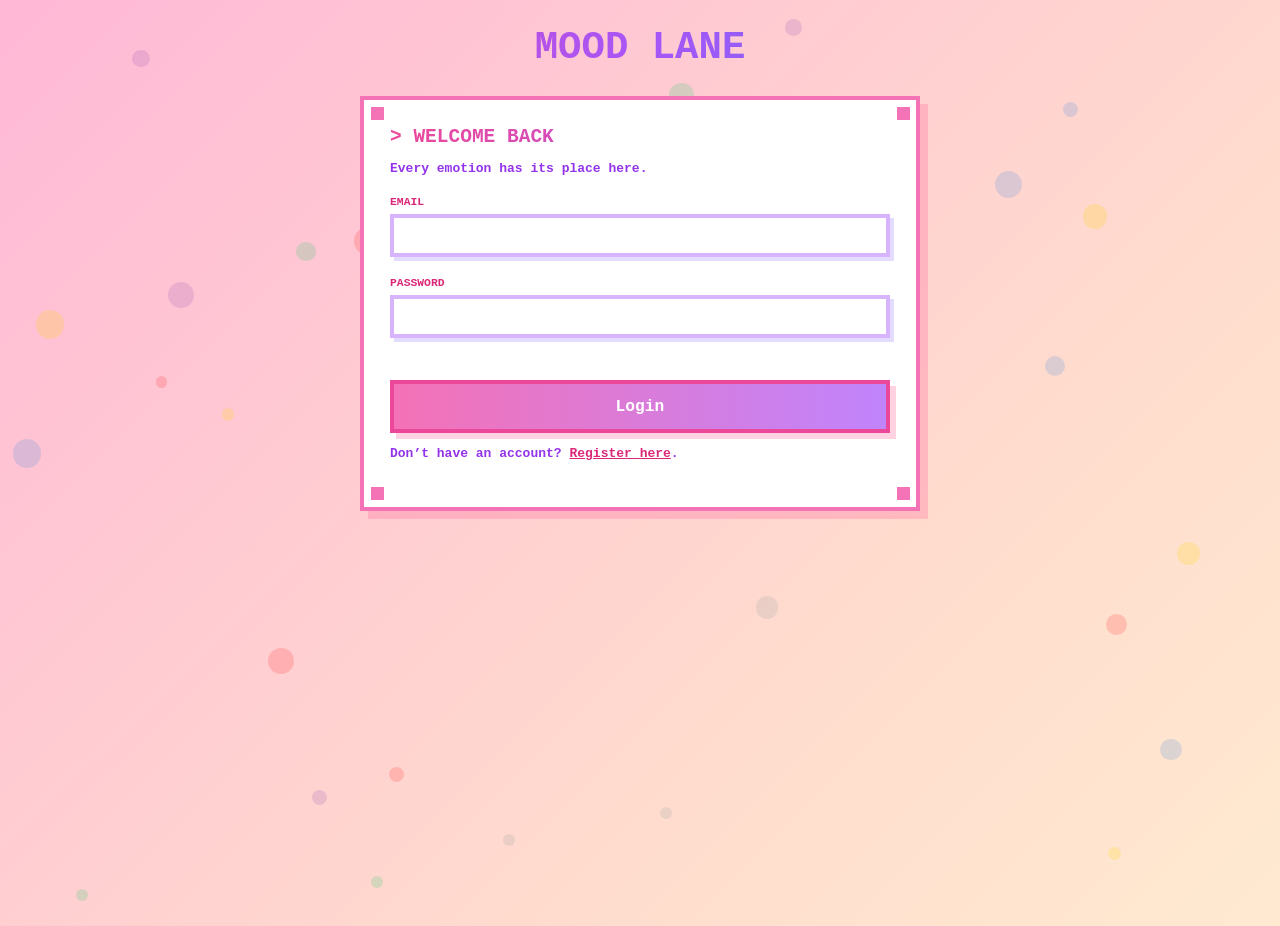
==== commit 53f08204: "fix session system so that ur redirectet to login page if not logged in" ====
--- a/index.html
+++ b/index.html
@@ -4,6 +4,7 @@
     <meta charset="UTF-8">
     <meta name="viewport" content="width=device-width, initial-scale=1.0">
     <title>Welcome</title>
+    <script src="js/auth-guard.js"></script>
     <link rel="stylesheet" href="css/index.css">
     <link rel="stylesheet" href="css/style.css">
   </head>
@@ -123,6 +124,7 @@
     </main>
 
     <script src="js/mobile-sidebar.js"></script>
+    <script src="js/logout.js"></script>
     <script src="js/overview.js"></script>
     <script src="js/insight.js"></script>
 
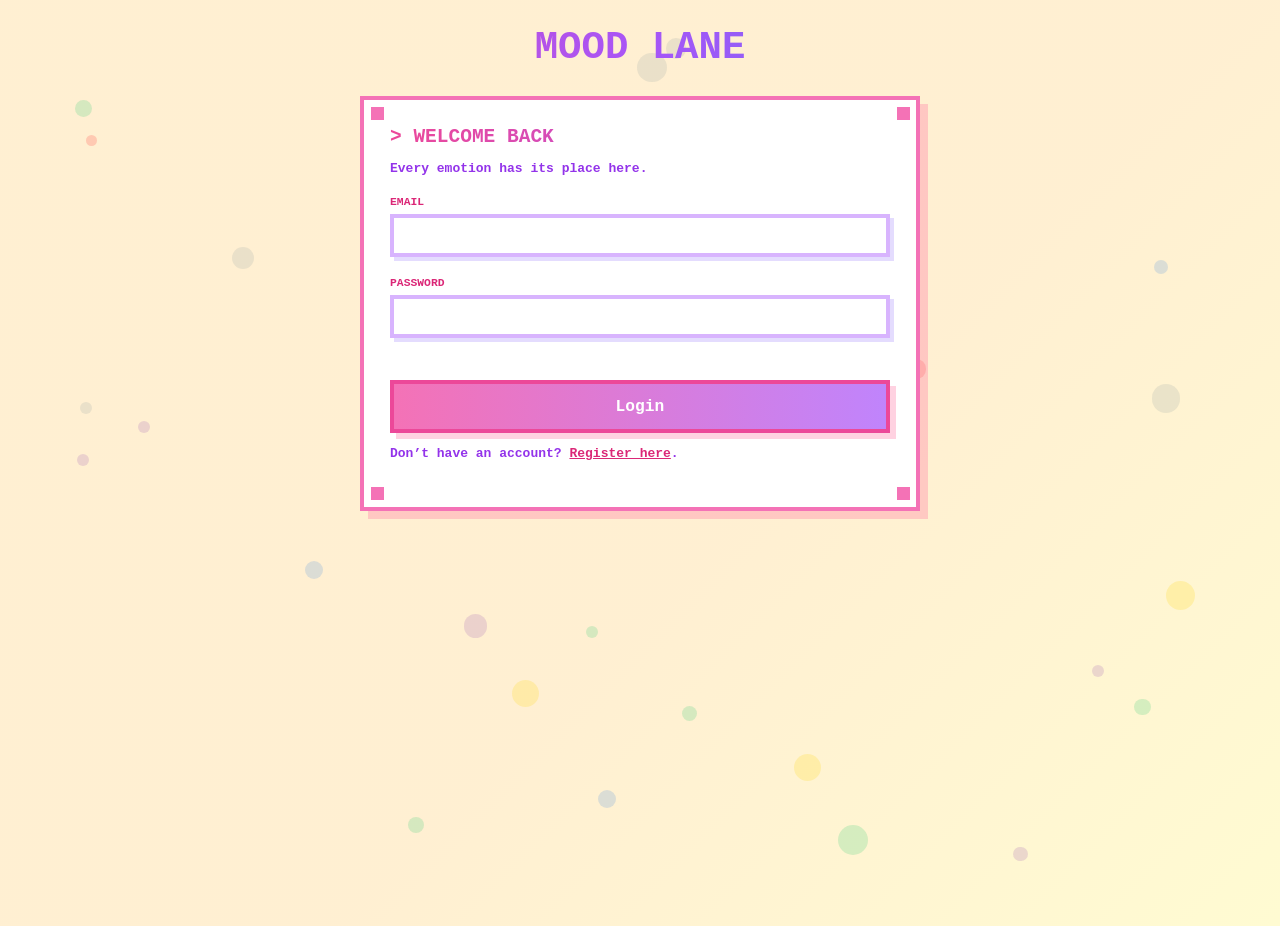
==== commit f2aa2a01: "make detail page responsive" ====
--- a/index.html
+++ b/index.html
@@ -126,7 +126,6 @@
     <script src="js/mobile-sidebar.js"></script>
     <script src="js/logout.js"></script>
     <script src="js/overview.js"></script>
-    <script src="js/insight.js"></script>
 
   </body>
 </html>
--- a/css/style.css
+++ b/css/style.css
@@ -276,6 +276,11 @@
 }
 
 @media (max-width: 767px) {
+  #loginForm, #registerForm {
+    margin: 1rem;
+    max-width: calc(100% - 2rem);
+  }
+
   .manage-kids-page .sidebar-container {
     position: fixed;
     inset: 0;
@@ -377,4 +382,12 @@
   .manage-kids-page .child-entry {
     width: 100%;
   }
-}+}
+
+.login-message {
+    min-height: 1.25rem;
+    margin: 0.5rem 0 0;
+    color: #b91c1c;
+    font-weight: 700;
+}
+
